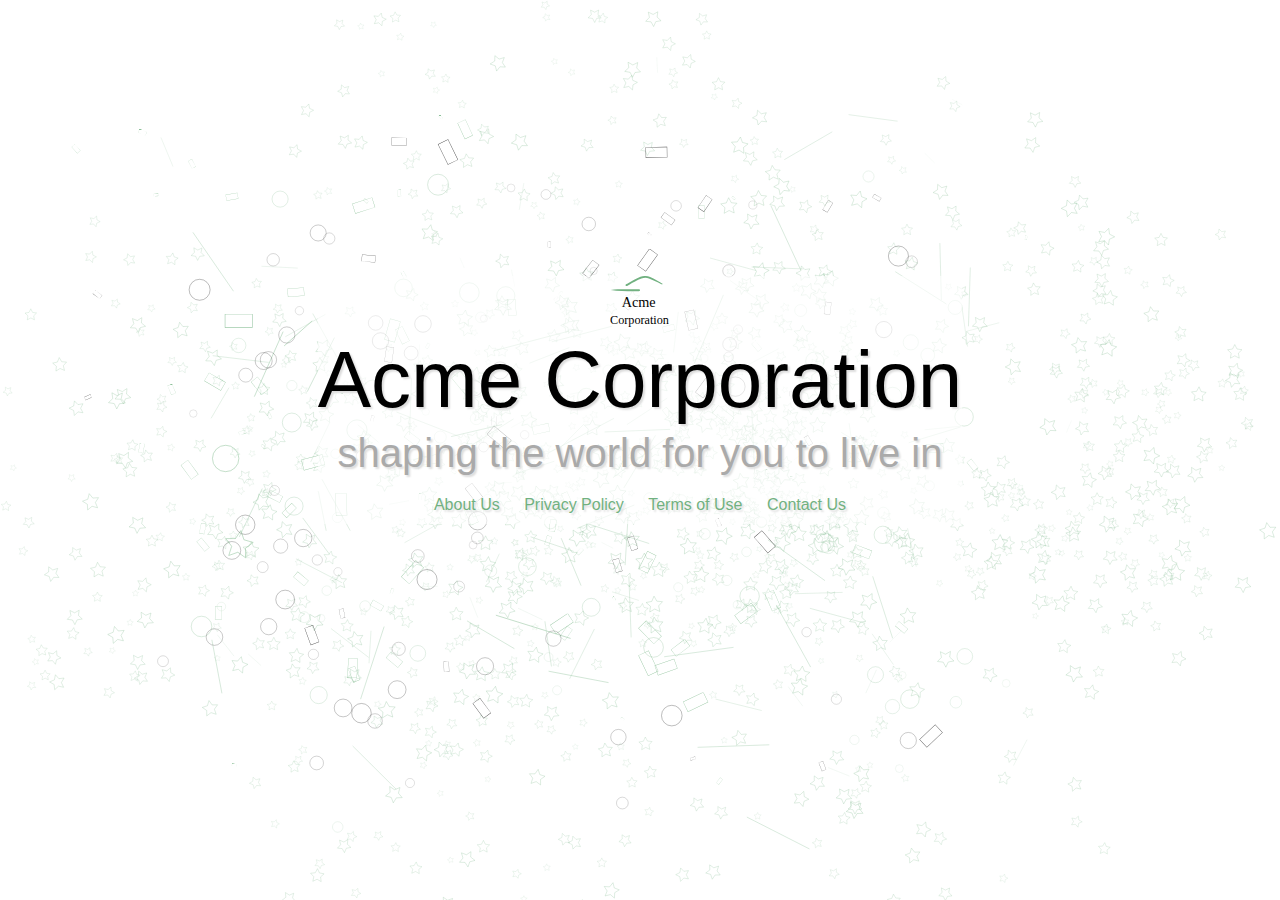
==== index.html @ 3086db17 "deploy: 72a6eb7a8bb1c3c561c0d80431f480a18a1364d3" ====
<html><head><meta name=generator content="Hugo 0.72.0"><link rel=stylesheet type=text/css href=./index.css><title>Welcome to Acme</title><meta name=description content="Welcome to the website of Acme Corporation, the leading creator of digital shapes on the planet, providing precise shape creations that are ready to use."></head><body><section><main><img src=./image/logo.svg width=60px><h1 class=intro>Acme Corporation</h1><h2>shaping the world for you to live in</h2><a href=./about>About Us</a>
<a href=./privacy>Privacy Policy</a>
<a href=./terms>Terms of Use</a>
<a href=./contact>Contact Us</a></main></section></body></html>
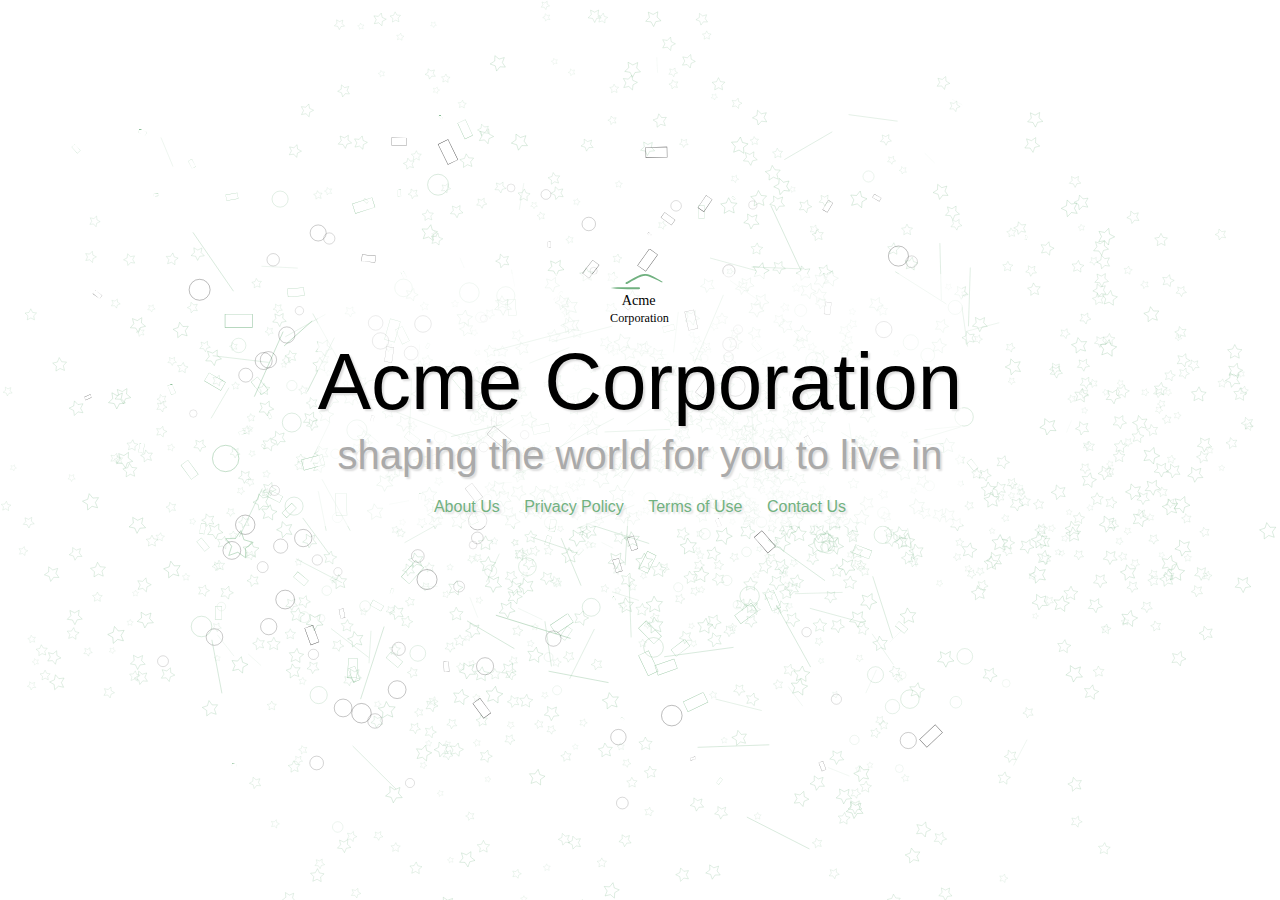
==== commit 8386566f: "deploy: 4442a303fc4a850f3d1adb0c28484f677db653fc" ====
--- a/index.html
+++ b/index.html
@@ -1,4 +1,4 @@
-<html><head><meta name=generator content="Hugo 0.72.0"><link rel=stylesheet type=text/css href=./index.css><title>Welcome to Acme</title><meta name=description content="Welcome to the website of Acme Corporation, the leading creator of digital shapes on the planet, providing precise shape creations that are ready to use."></head><body><section><main><img src=./image/logo.svg width=60px><h1 class=intro>Acme Corporation</h1><h2>shaping the world for you to live in</h2><a href=./about>About Us</a>
+<!doctype html><html><head><meta name=generator content="Hugo 0.75.1"><link rel=stylesheet type=text/css href=./index.css><title>Welcome to Acme</title><meta name=description content="Welcome to the website of Acme Corporation, the leading creator of digital shapes on the planet, providing precise shape creations that are ready to use."></head><body><section><main><img src=./image/logo.svg width=60px><h1 class=intro>Acme Corporation</h1><h2>shaping the world for you to live in</h2><a href=./about>About Us</a>
 <a href=./privacy>Privacy Policy</a>
 <a href=./terms>Terms of Use</a>
 <a href=./contact>Contact Us</a></main></section></body></html>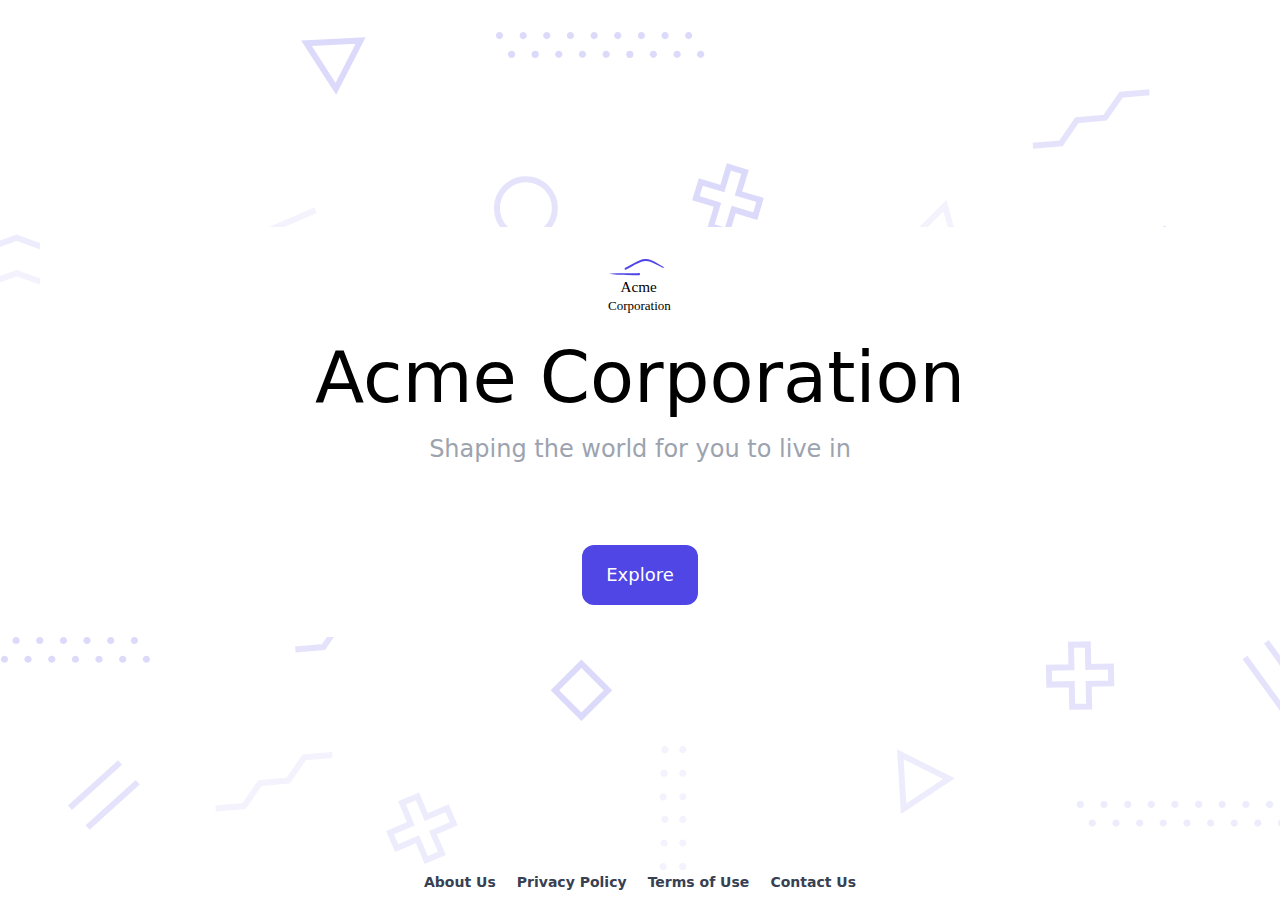
==== commit b09aa8af: "deploy: ee4e84d892ad620877ad471e24ac092046379d6b" ====
--- a/index.html
+++ b/index.html
@@ -1,4 +1,4 @@
-<!doctype html><html><head><meta name=generator content="Hugo 0.75.1"><link rel=stylesheet type=text/css href=./index.css><title>Welcome to Acme</title><meta name=description content="Welcome to the website of Acme Corporation, the leading creator of digital shapes on the planet, providing precise shape creations that are ready to use."></head><body><section><main><img src=./image/logo.svg width=60px><h1 class=intro>Acme Corporation</h1><h2>shaping the world for you to live in</h2><a href=./about>About Us</a>
+<!doctype html><html lang=en><head><meta name=generator content="Hugo 0.83.1"><meta charset=utf-8><meta name=description content="Welcome to the website of Acme Corporation, the leading creator of digital shapes on the planet, providing precise shape creations that are ready to use."><meta name=viewport content="width=device-width,initial-scale=1"><link rel=stylesheet href=./index.css><title>Welcome to Acme</title></head><body class=home><section><main><img src=./image/logo.svg alt="Acme Logo" width=64px><h1>Acme Corporation</h1><h2>Shaping the world for you to live in</h2><a href=./about>Explore</a></main></section><footer><a href=./about>About Us</a>
 <a href=./privacy>Privacy Policy</a>
 <a href=./terms>Terms of Use</a>
-<a href=./contact>Contact Us</a></main></section></body></html>+<a href=./contact>Contact Us</a></footer></body></html>